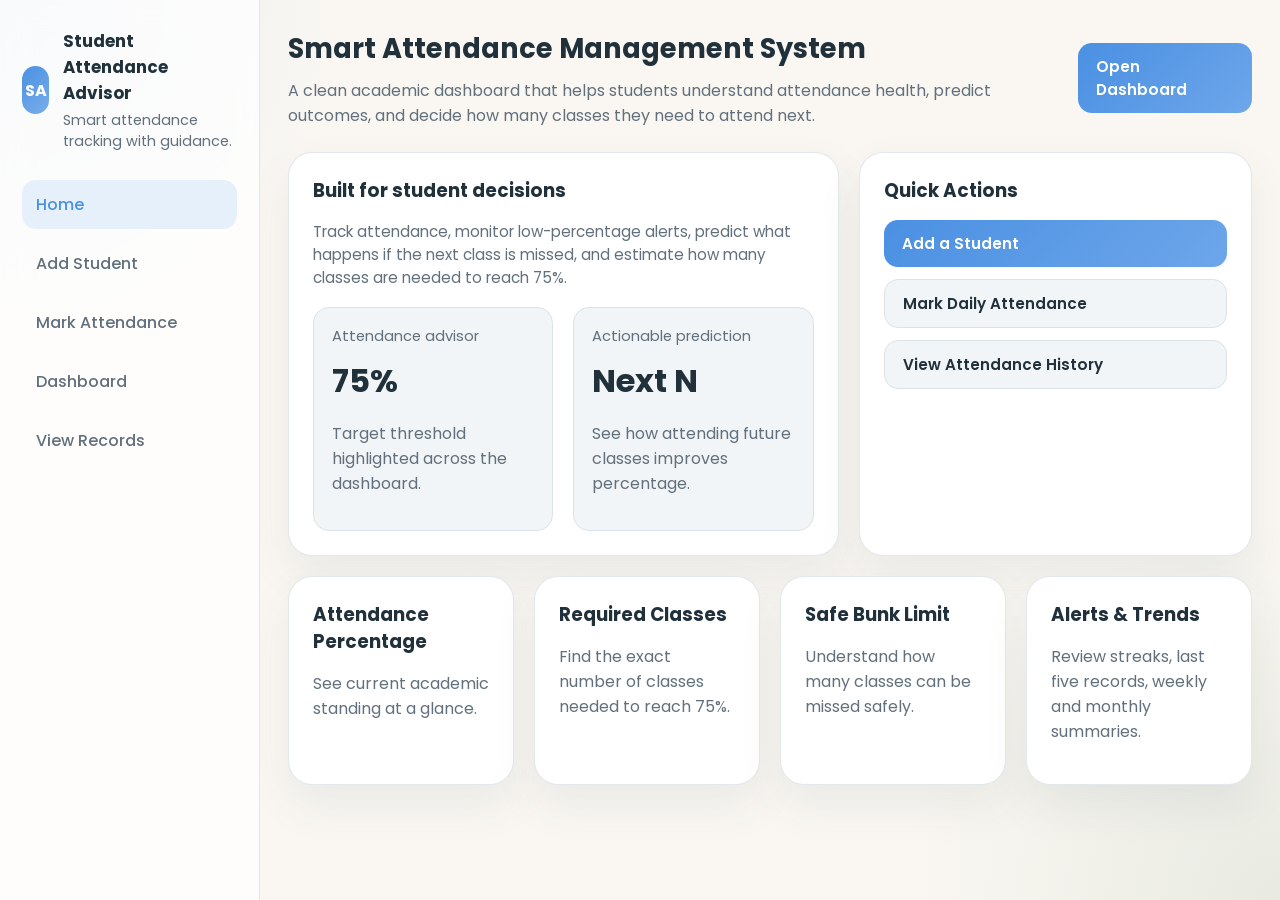
==== src/main/webapp/index.html @ a9d9e326 "Fix database, dashboard, records, and attendance marking - use H2 database" ====
<!DOCTYPE html>
<html lang="en">
<head>
    <meta charset="UTF-8">
    <meta name="viewport" content="width=device-width, initial-scale=1.0">
    <title>Smart Attendance Management System</title>
    <link rel="preconnect" href="https://fonts.googleapis.com">
    <link rel="preconnect" href="https://fonts.gstatic.com" crossorigin>
    <link href="https://fonts.googleapis.com/css2?family=Inter:wght@400;500;600;700&family=Poppins:wght@500;600;700&display=swap" rel="stylesheet">
    <link rel="stylesheet" href="assets/css/style.css">
</head>
<body>
<div class="app-shell">
    <aside class="sidebar">
        <div class="brand">
            <div class="brand-badge">SA</div>
            <div>
                <h1>Student Attendance Advisor</h1>
                <p>Smart attendance tracking with guidance.</p>
            </div>
        </div>
        <nav class="nav-menu">
            <a class="nav-link active" href="index.html">Home</a>
            <a class="nav-link" href="addStudent.html">Add Student</a>
            <a class="nav-link" href="markAttendance.html">Mark Attendance</a>
            <a class="nav-link" href="dashboard">Dashboard</a>
            <a class="nav-link" href="records">View Records</a>
        </nav>
    </aside>

    <main class="main-content">
        <div class="topbar">
            <div>
                <h2 class="page-title">Smart Attendance Management System</h2>
                <p class="page-subtitle">
                    A clean academic dashboard that helps students understand attendance health, predict outcomes,
                    and decide how many classes they need to attend next.
                </p>
            </div>
            <a class="button" href="dashboard">Open Dashboard</a>
        </div>

        <section class="hero-grid">
            <div class="surface-card">
                <h3 class="section-title">Built for student decisions</h3>
                <p class="section-subtext">
                    Track attendance, monitor low-percentage alerts, predict what happens if the next class is missed,
                    and estimate how many classes are needed to reach 75%.
                </p>
                <div class="grid-2">
                    <div class="metric-card">
                        <div class="metric-label">Attendance advisor</div>
                        <p class="metric-value">75%</p>
                        <p class="muted">Target threshold highlighted across the dashboard.</p>
                    </div>
                    <div class="metric-card">
                        <div class="metric-label">Actionable prediction</div>
                        <p class="metric-value">Next N</p>
                        <p class="muted">See how attending future classes improves percentage.</p>
                    </div>
                </div>
            </div>

            <div class="surface-card">
                <h3 class="section-title">Quick Actions</h3>
                <div class="info-list">
                    <a class="button" href="addStudent.html">Add a Student</a>
                    <a class="button secondary" href="markAttendance.html">Mark Daily Attendance</a>
                    <a class="button secondary" href="records">View Attendance History</a>
                </div>
            </div>
        </section>

        <section class="grid-4" style="margin-top: 20px;">
            <div class="surface-card">
                <h3 class="section-title">Attendance Percentage</h3>
                <p class="muted">See current academic standing at a glance.</p>
            </div>
            <div class="surface-card">
                <h3 class="section-title">Required Classes</h3>
                <p class="muted">Find the exact number of classes needed to reach 75%.</p>
            </div>
            <div class="surface-card">
                <h3 class="section-title">Safe Bunk Limit</h3>
                <p class="muted">Understand how many classes can be missed safely.</p>
            </div>
            <div class="surface-card">
                <h3 class="section-title">Alerts & Trends</h3>
                <p class="muted">Review streaks, last five records, weekly and monthly summaries.</p>
            </div>
        </section>
    </main>
</div>
</body>
</html>
---- src/main/webapp/assets/css/style.css ----
:root {
    --bg: #faf7f2;
    --surface: #ffffff;
    --surface-soft: #f2f5f7;
    --text: #21313c;
    --muted: #61707c;
    --border: #dbe3e8;
    --primary: #4a90e2;
    --primary-soft: #e6f0fb;
    --success: #7a9e7e;
    --warning: #f0b45a;
    --danger: #d96c6c;
    --shadow: 0 20px 45px rgba(53, 73, 92, 0.08);
    --radius-lg: 24px;
    --radius-md: 16px;
    --radius-sm: 12px;
    --font: "Poppins", "Inter", "Segoe UI", sans-serif;
}

* {
    box-sizing: border-box;
}

body {
    margin: 0;
    font-family: var(--font);
    background:
        radial-gradient(circle at top left, rgba(74, 144, 226, 0.12), transparent 22%),
        radial-gradient(circle at bottom right, rgba(122, 158, 126, 0.14), transparent 24%),
        var(--bg);
    color: var(--text);
}

a {
    color: inherit;
    text-decoration: none;
}

.app-shell {
    min-height: 100vh;
    display: grid;
    grid-template-columns: 260px 1fr;
}

.sidebar {
    background: rgba(255, 255, 255, 0.75);
    backdrop-filter: blur(14px);
    border-right: 1px solid rgba(219, 227, 232, 0.85);
    padding: 28px 22px;
}

.brand {
    display: flex;
    gap: 14px;
    align-items: center;
    margin-bottom: 28px;
}

.brand-badge {
    width: 48px;
    height: 48px;
    border-radius: 14px;
    background: linear-gradient(135deg, var(--primary), #79aeea);
    color: #fff;
    display: grid;
    place-items: center;
    font-weight: 700;
}

.brand h1,
.brand h2 {
    margin: 0;
    font-size: 1.05rem;
}

.brand p {
    margin: 4px 0 0;
    color: var(--muted);
    font-size: 0.9rem;
}

.nav-menu {
    display: grid;
    gap: 10px;
}

.nav-link {
    padding: 12px 14px;
    border-radius: 14px;
    color: var(--muted);
    font-weight: 500;
    transition: all 0.2s ease;
}

.nav-link:hover,
.nav-link.active {
    background: var(--primary-soft);
    color: var(--primary);
}

.main-content {
    padding: 28px;
}

.topbar {
    display: flex;
    justify-content: space-between;
    gap: 16px;
    align-items: center;
    margin-bottom: 24px;
}

.page-title {
    margin: 0;
    font-size: clamp(1.7rem, 2vw, 2.4rem);
}

.page-subtitle {
    margin: 8px 0 0;
    color: var(--muted);
    max-width: 780px;
}

.surface-card {
    background: var(--surface);
    border-radius: var(--radius-lg);
    box-shadow: var(--shadow);
    padding: 24px;
    border: 1px solid rgba(219, 227, 232, 0.8);
}

.hero-grid,
.grid-2,
.grid-3,
.grid-4,
.dashboard-grid {
    display: grid;
    gap: 20px;
}

.hero-grid {
    grid-template-columns: 1.4fr 1fr;
    align-items: stretch;
}

.grid-2 {
    grid-template-columns: repeat(2, minmax(0, 1fr));
}

.grid-3 {
    grid-template-columns: repeat(3, minmax(0, 1fr));
}

.grid-4 {
    grid-template-columns: repeat(4, minmax(0, 1fr));
}

.dashboard-grid {
    grid-template-columns: repeat(auto-fit, minmax(340px, 1fr));
}

.metric-card {
    background: var(--surface-soft);
    border-radius: var(--radius-md);
    padding: 18px;
    border: 1px solid var(--border);
}

.metric-label {
    color: var(--muted);
    font-size: 0.92rem;
    margin-bottom: 10px;
}

.metric-value {
    font-size: 2rem;
    font-weight: 700;
    margin: 0;
}

.badge {
    display: inline-flex;
    align-items: center;
    gap: 8px;
    padding: 8px 12px;
    border-radius: 999px;
    font-size: 0.88rem;
    font-weight: 600;
}

.badge-safe {
    background: rgba(122, 158, 126, 0.16);
    color: #537257;
}

.badge-risk {
    background: rgba(240, 180, 90, 0.18);
    color: #99661c;
}

.badge-danger {
    background: rgba(217, 108, 108, 0.18);
    color: #9a3f3f;
}

.button,
button,
input[type="submit"] {
    border: none;
    background: linear-gradient(135deg, var(--primary), #6da6ea);
    color: #fff;
    padding: 12px 18px;
    border-radius: 14px;
    font-family: inherit;
    font-size: 0.95rem;
    font-weight: 600;
    cursor: pointer;
}

.button.secondary {
    background: var(--surface-soft);
    color: var(--text);
    border: 1px solid var(--border);
}

.input-grid {
    display: grid;
    gap: 16px;
}

.input-row {
    display: grid;
    gap: 8px;
}

label {
    font-weight: 600;
    font-size: 0.95rem;
}

input,
select {
    width: 100%;
    padding: 13px 14px;
    border-radius: 14px;
    border: 1px solid var(--border);
    background: #fff;
    color: var(--text);
    font-family: inherit;
    font-size: 0.96rem;
}

.message {
    margin-top: 14px;
    padding: 12px 14px;
    border-radius: 14px;
    background: var(--primary-soft);
    color: var(--primary);
    font-weight: 500;
}

.alert {
    padding: 14px 16px;
    border-radius: 14px;
    font-weight: 600;
}

.alert-warning {
    background: rgba(240, 180, 90, 0.18);
    color: #99661c;
}

.alert-safe {
    background: rgba(122, 158, 126, 0.14);
    color: #537257;
}

.progress-track {
    width: 100%;
    height: 12px;
    background: #ebeff3;
    border-radius: 999px;
    overflow: hidden;
}

.progress-fill {
    height: 100%;
    border-radius: inherit;
    background: linear-gradient(135deg, var(--primary), var(--success));
}

.table-wrap {
    overflow-x: auto;
}

table {
    width: 100%;
    border-collapse: collapse;
}

th,
td {
    text-align: left;
    padding: 14px 12px;
    border-bottom: 1px solid var(--border);
    font-size: 0.94rem;
}

th {
    color: var(--muted);
    font-weight: 600;
}

.section-title {
    margin: 0 0 16px;
    font-size: 1.15rem;
}

.section-subtext {
    margin: 0 0 18px;
    color: var(--muted);
    font-size: 0.95rem;
}

.info-list {
    display: grid;
    gap: 12px;
}

.info-line {
    display: flex;
    justify-content: space-between;
    gap: 16px;
    padding: 12px 0;
    border-bottom: 1px dashed var(--border);
}

.info-line:last-child {
    border-bottom: none;
}

.muted {
    color: var(--muted);
}

.empty-state {
    text-align: center;
    padding: 44px 20px;
    color: var(--muted);
}

@media (max-width: 1024px) {
    .app-shell {
        grid-template-columns: 1fr;
    }

    .sidebar {
        border-right: none;
        border-bottom: 1px solid rgba(219, 227, 232, 0.85);
    }

    .hero-grid,
    .grid-2,
    .grid-3,
    .grid-4 {
        grid-template-columns: 1fr;
    }
}

@media (max-width: 720px) {
    .main-content {
        padding: 18px;
    }

    .topbar {
        align-items: flex-start;
        flex-direction: column;
    }

    .surface-card {
        padding: 18px;
    }
}
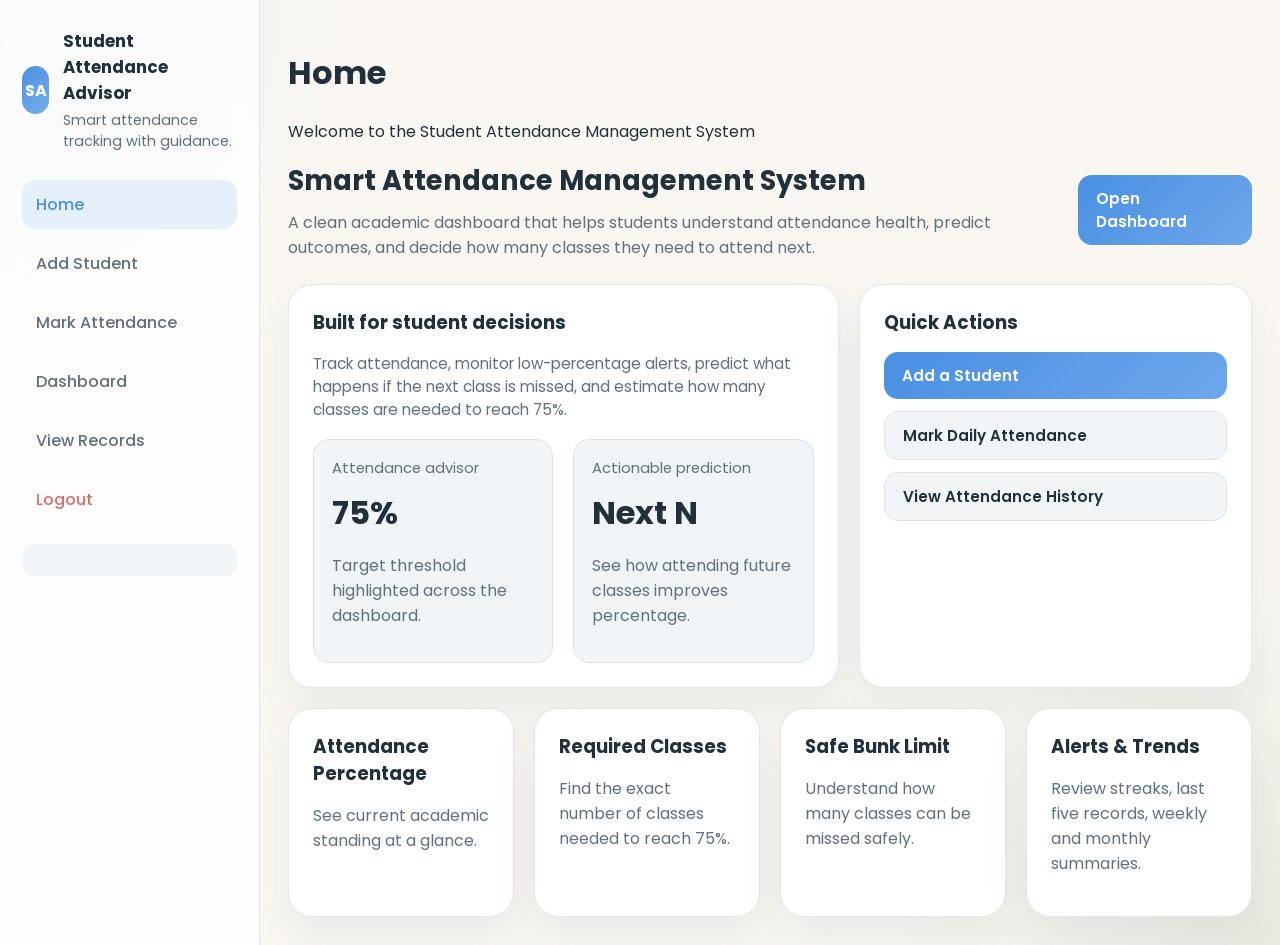
==== commit 6fe27173: "Implement RBAC system with Teacher and Student roles" ====
--- a/src/main/webapp/index.html
+++ b/src/main/webapp/index.html
@@ -21,14 +21,23 @@
         </div>
         <nav class="nav-menu">
             <a class="nav-link active" href="index.html">Home</a>
-            <a class="nav-link" href="addStudent.html">Add Student</a>
-            <a class="nav-link" href="markAttendance.html">Mark Attendance</a>
+            <a class="nav-link" id="nav-add-student" href="addStudent.html">Add Student</a>
+            <a class="nav-link" id="nav-mark-attendance" href="markAttendance.html">Mark Attendance</a>
             <a class="nav-link" href="dashboard">Dashboard</a>
             <a class="nav-link" href="records">View Records</a>
+            <a class="nav-link" href="LogoutServlet" style="margin-top: auto; color: var(--danger);">Logout</a>
         </nav>
+        <div id="userInfo" style="margin-top: 20px; padding: 12px; background: var(--surface-soft); border-radius: 12px; font-size: 0.88rem;">
+            <div id="usernameDisplay"></div>
+            <div id="roleBadge" style="margin-top: 8px;"></div>
+        </div>
     </aside>
 
     <main class="main-content">
+        <header class="page-header">
+            <h1>Home</h1>
+            <p>Welcome to the Student Attendance Management System</p>
+        </header>
         <div class="topbar">
             <div>
                 <h2 class="page-title">Smart Attendance Management System</h2>
@@ -64,8 +73,9 @@
             <div class="surface-card">
                 <h3 class="section-title">Quick Actions</h3>
                 <div class="info-list">
-                    <a class="button" href="addStudent.html">Add a Student</a>
-                    <a class="button secondary" href="markAttendance.html">Mark Daily Attendance</a>
+                    <a class="button" id="btn-add-student" href="addStudent.html">Add a Student</a>
+                    <a class="button" id="btn-view-attendance" href="dashboard" style="display: none;">View My Attendance</a>
+                    <a class="button secondary" id="btn-mark-attendance" href="markAttendance.html">Mark Daily Attendance</a>
                     <a class="button secondary" href="records">View Attendance History</a>
                 </div>
             </div>
@@ -91,5 +101,45 @@
         </section>
     </main>
 </div>
+
+<script>
+    async function checkRole() {
+        try {
+            const res = await fetch('SessionInfoServlet');
+            const data = await res.json();
+            window.userRole = data.role;
+            window.username = data.username;
+            applyRBAC(data.role, data.username);
+        } catch (error) {
+            console.error('Failed to fetch session info:', error);
+        }
+    }
+
+    function applyRBAC(role, username) {
+        // Display username and role badge
+        const usernameDisplay = document.getElementById('usernameDisplay');
+        const roleBadge = document.getElementById('roleBadge');
+        
+        if (username) {
+            usernameDisplay.innerHTML = '<strong>' + username + '</strong>';
+        }
+        
+        if (role) {
+            const badgeColor = role === 'TEACHER' ? 'background: rgba(74, 144, 226, 0.16); color: #4a90e2;' : 'background: rgba(97, 112, 124, 0.16); color: #61707c;';
+            roleBadge.innerHTML = '<span class="badge" style="' + badgeColor + '">' + role.charAt(0) + role.slice(1).toLowerCase() + '</span>';
+        }
+        
+        // Hide/show buttons based on role
+        if (role === 'STUDENT') {
+            document.getElementById('btn-add-student').style.display = 'none';
+            document.getElementById('btn-mark-attendance').style.display = 'none';
+            document.getElementById('btn-view-attendance').style.display = 'block';
+            document.getElementById('nav-add-student').style.display = 'none';
+            document.getElementById('nav-mark-attendance').style.display = 'none';
+        }
+    }
+
+    checkRole();
+</script>
 </body>
 </html>
--- a/src/main/webapp/assets/css/style.css
+++ b/src/main/webapp/assets/css/style.css
@@ -369,7 +369,28 @@
 
 @media (max-width: 720px) {
     .main-content {
-        padding: 18px;
+        flex: 1;
+        padding: 2rem;
+        overflow-y: auto;
+    }
+
+    .page-header {
+        margin-bottom: 1.5rem;
+        padding-bottom: 1rem;
+        border-bottom: 1px solid var(--border);
+    }
+
+    .page-header h1 {
+        font-size: 1.75rem;
+        font-weight: 700;
+        color: var(--text);
+        margin: 0 0 0.5rem 0;
+    }
+
+    .page-header p {
+        font-size: 0.95rem;
+        color: var(--text-muted);
+        margin: 0;
     }
 
     .topbar {
